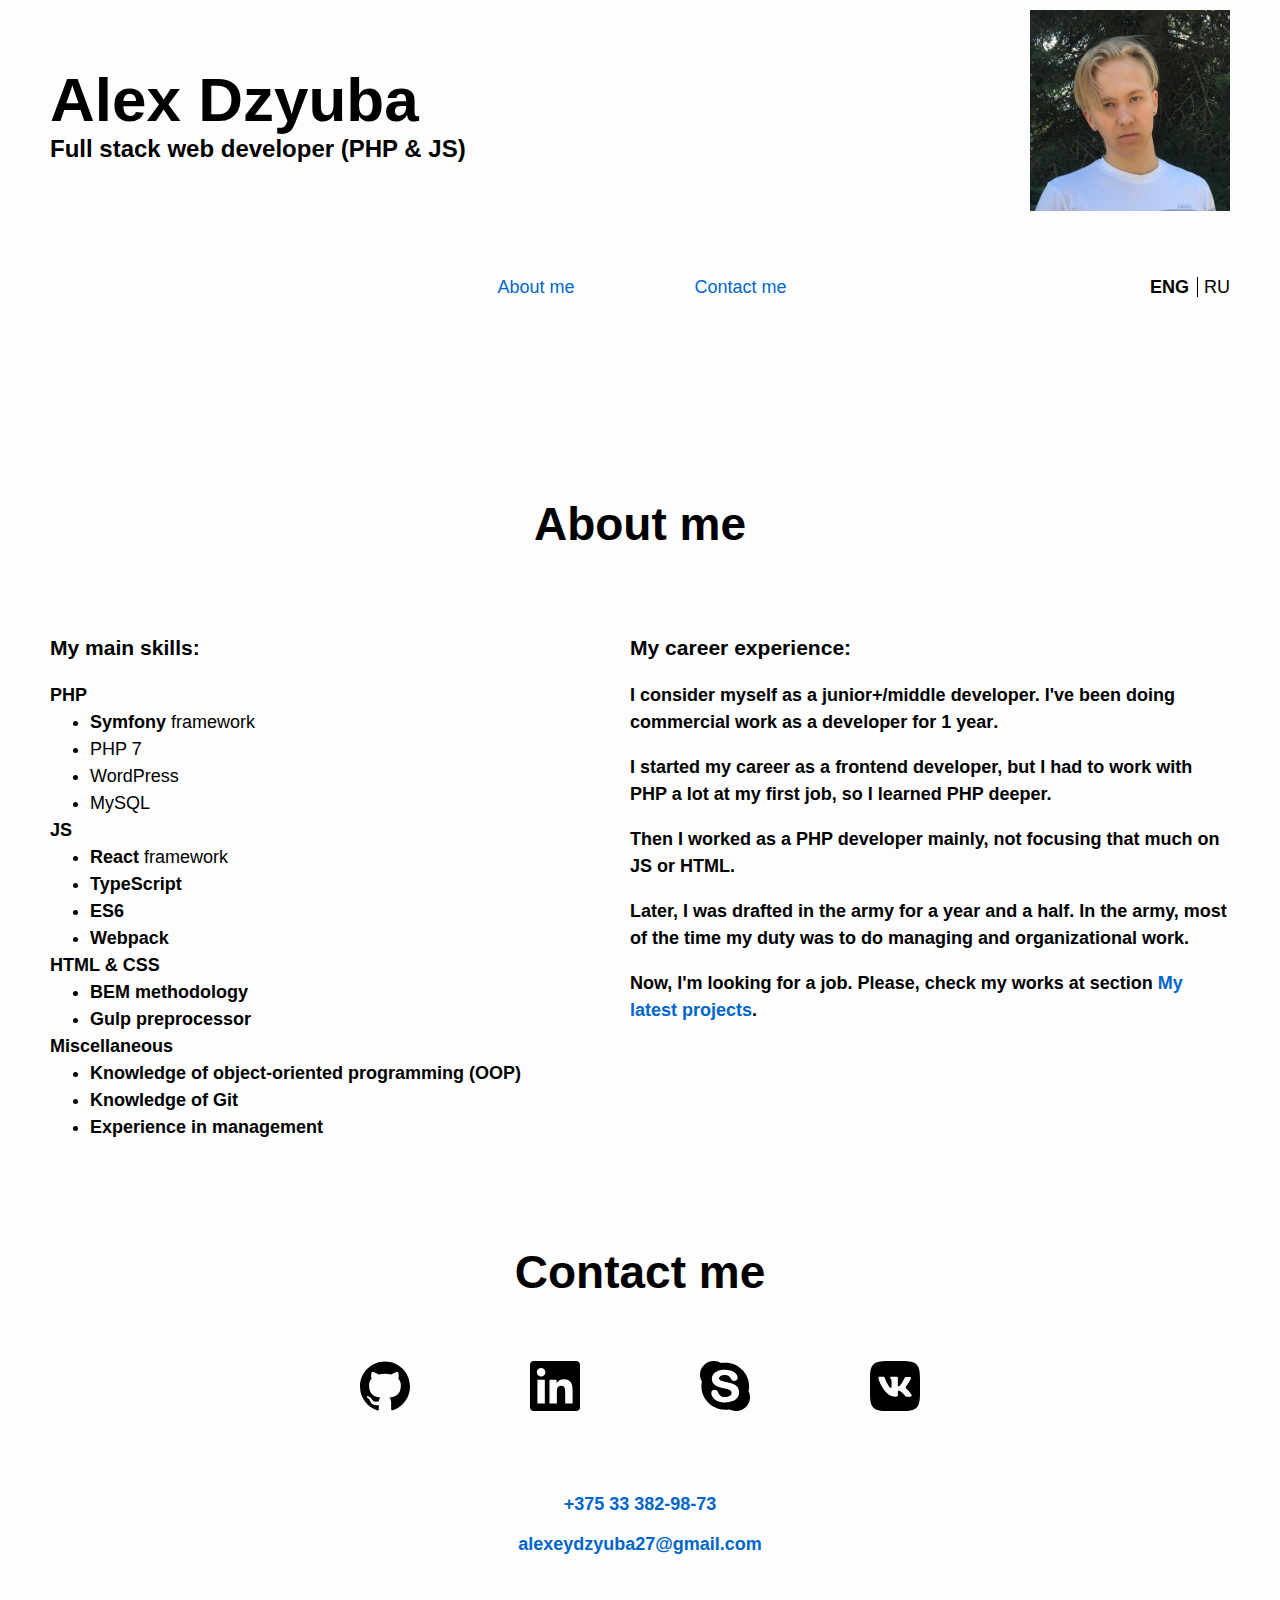
==== index.html @ 990ff83d "Changed "My main skills" section" ====
<!doctype html>
<html lang="en">
<head>
  <meta charset="UTF-8">
  <meta name="viewport" content="width=device-width, initial-scale=1.0">
  <title>Alex Dzyuba | Full Stack Web Developer</title>
  <link rel="stylesheet" href="css/style.css">
</head>
<body>
<header class="header">
  <h1 id="tr__seo__bio" class="visually-hidden">Alex Dzyuba - a full stack web developer (PHP & JS).</h1>

  <div class="header__first-section-wrapper">
    <div class="container header__first-section-inner-wrapper">
      <section class="name-work-info header__name-work-info">
        <h1 id="tr__name-surname" class="name-work-info__name">Alex Dzyuba</h1>
        <b id="tr__work" class="name-work-info__work">Full stack web developer (PHP & JS)</b>
      </section>

      <img class="header__photo" src="img/me.jpeg"
           alt="A photo of Alex Dzyuba - a full stack web developer"
           title="Alex Dzyuba - a full stack web developer"
           width="200" height="200"
      >
    </div>
  </div>

  <div class="header__second-section-wrapper">
    <nav class="nav container">
      <ul class="nav__list">
        <li class="nav__item nav__item--active" style="display: none;">
          <a class="js-nav__link" id="tr__nav__projects" href="#projects">
            My latest projects
          </a>
        </li>

        <li class="nav__item">
          <a class="js-nav__link" id="tr__nav__about" href="#about">
            About me
          </a>
        </li>

        <li class="nav__item">
          <a class="js-nav__link" id="tr__nav__contact" href="#contact">
            Contact me
          </a>
        </li>
      </ul>

      <div class="switch-lang nav__switch-lang">
        <span id="tr__switch-lang" class="visually-hidden">Switch language</span>

        <div class="switch-lang__wrapper">
          <button data-lang="ENG" class="switch-lang__btn js-switch-lang__btn js-switch-lang__btn--active" type="button">ENG</button>
          <button data-lang="RU" class="switch-lang__btn js-switch-lang__btn" type="button">RU</button>
        </div>
      </div>
    </nav>
  </div>
</header>

<main>
  <section id="projects" class="section projects" style="display: none;">
    <h2 id="tr__projects__latest" class="headline">My latest projects</h2>

    <div class="projects__wrapper">
      <ul class="projects__list container">

        <li class="projects__item">
          <a class="projects__link" href="#">
            BugTrek
          </a>

          <figure class="projects-item__gallery">
            <img
              class="projects-item__img"
              src="img/projects/currency-converter/1.jpg"
              width="335" height="300"
              alt="Image 1 of Currency Converter project"
            >
            <img
              class="projects-item__img"
              src="img/projects/currency-converter/2.jpg"
              width="335" height="300"
              alt="Image 2 of Currency Converter project"
            >
            <img
              class="projects-item__img"
              src="img/projects/currency-converter/2.jpg"
              width="335" height="300"
              alt="Image 2 of Currency Converter project"
            >
          </figure>

          <p class="projects-item__check-source">
            <a id="tr__check-code" href="#">Check source code</a>
          </p>

          <p class="projects__desc">
            <span id="tr__project-desc__bugtrek">A web app for tracking bugs and assigning tasks in IT projects.</span><br>
            <small id="tr__project-desc__bugtrek__written">Written in PHP (Symfony framework) and JavaScript (ES6).</small>
          </p>
        </li>

        <li class="projects__item">
          <a class="projects__link" href="#">
            CurrencyConverter
          </a>

          <figure class="projects-item__gallery">
            <img
              class="projects-item__img"
              src="img/projects/currency-converter/1.jpg"
              width="335" height="300"
              alt="Image 1 of Currency Converter project"
            >
            <img
              class="projects-item__img"
              src="img/projects/currency-converter/2.jpg"
              width="335" height="300"
              alt="Image 2 of Currency Converter project"
            >
            <img
              class="projects-item__img"
              src="img/projects/currency-converter/2.jpg"
              width="335" height="300"
              alt="Image 2 of Currency Converter project"
            >
          </figure>

          <p class="projects-item__check-source">
            <a id="tr__check-code-2" href="#">Check source code</a>
          </p>

          <p class="projects__desc">
            <span id="tr__project-desc__currency-converter">A widget that enables converting different currencies on your web site/app.</span><br>
            <small>
                <span id="tr__project-desc__currency-converter__written">
                  Written in JavaScript (ES6). Also, I've rewritten this app with help of Vue framework. You can check the source code of
                </span>
              <a id="tr__project-desc__currency-converter__written__vue" href="#">the Vue version here</a>.
            </small>
          </p>
        </li>

        <li class="projects__item">
          <a class="projects__link" href="#">
            This Site
          </a>

          <figure class="projects-item__gallery"> <!-- TODO: add full long screen of the site when my photo is new -->
            <img
              class="projects-item__img"
              src="img/projects/currency-converter/2.jpg"
              width="335" height="300"
              alt="Image 2 of Currency Converter project"
            >
          </figure>

          <p class="projects-item__check-source">
            <a id="tr__check-code-3" href="#">Check source code</a>
          </p>

          <p class="projects__desc">
            <span id="tr__project-desc__site">My current resume website.</span><br>
            <small>
                <span id="tr__project-desc__site__written">
                  Written with help of JavaScript (ES6) using Webpack.
                </span>
            </small>
          </p>
        </li>
      </ul>
    </div>
  </section>

  <section id="about" class="section about container">
    <h2 id="tr__about" class="headline">About me</h2>

    <div class="about__wrapper">
      <div class="about__first-col-wrapper">
        <h3 id="tr__main-skills">My main skills:</h3>
        <dl class="skills-list about__skills-list">
          <dt class="skills-list__item"><strong>PHP</strong></dt>
          <dd class="skills-list__sub-item"><strong>Symfony</strong> framework</dd>
          <dd class="skills-list__sub-item">PHP 7</dd>
          <dd class="skills-list__sub-item">WordPress</dd>
          <dd class="skills-list__sub-item">MySQL</dd>

          <dt class="skills-list__item"><strong>JS</strong></dt>
          <dd class="skills-list__sub-item"><strong>React</strong> framework</dd>
          <dd class="skills-list__sub-item"><strong>TypeScript</dd>
          <dd class="skills-list__sub-item">ES6</dd>
          <dd class="skills-list__sub-item">Webpack</dd>

          <dt class="skills-list__item"><strong>HTML & CSS</strong></dt>
          <dd id="tr__bem" class="skills-list__sub-item">BEM methodology</dd>
          <dd id="tr__gulp" class="skills-list__sub-item">Gulp preprocessor</dd>

          <dt class="skills-list__item"><strong id="tr__misc">Miscellaneous</strong></dt>
          <dd id="tr__knowledge__oop" class="skills-list__sub-item">Knowledge of object-oriented programming (OOP)</dd>
          <dd id="tr__knowledge__git"  class="skills-list__sub-item">Knowledge of Git</dd>
          <dd id="tr__knowledge__management" class="skills-list__sub-item">Experience in management</dd>
        </dl>
      </div>

      <div class="about__second-col-wrapper">
        <h3 id="tr__career__exp">My career experience:</h3>

        <p>
          <span id="tr__career__consider">I consider myself as a </span><strong>junior+/middle</strong>
          <span id="tr__career__consider-2">developer. I've been doing commercial work as a developer for </span>
          <strong>1 <span id="tr__career__year">year</span></strong>.
        </p>

        <p id="tr__career__start">
          I started my career as a frontend developer, but I had to work with PHP
          a lot at my first job, so I learned PHP deeper.
        </p>
        <p id="tr__career__php">Then I worked as a PHP developer mainly, not focusing that much on JS or HTML.</p>
        <p id="tr__career__army">
          Later, I was drafted in the army for a year and a half. In the army, most of the time my duty was to do
          managing and organizational work.
        </p>
        <p>
          <span id="tr__career__looking">Now, I'm looking for a job. Please, check my works at section </span>
          <a id="tr__career__projects-link" href="#">My latest projects</a>.
        </p>
      </div>
    </div>
  </section>
</main>

<footer id="contact" class="contact section container">
  <h2 id="tr__contact__me" class="headline">Contact me</h2>

  <ul class="links contact__links">
    <li class="links__item">
      <a href="https://github.com/AlexDz27" target="_blank">
        <span class="visually-hidden">GitHub</span>
        <svg viewBox="0 0 24 24" width="50" height="50" xmlns="http://www.w3.org/2000/svg"><path d="M12 .297c-6.63 0-12 5.373-12 12 0 5.303 3.438 9.8 8.205 11.385.6.113.82-.258.82-.577 0-.285-.01-1.04-.015-2.04-3.338.724-4.042-1.61-4.042-1.61C4.422 18.07 3.633 17.7 3.633 17.7c-1.087-.744.084-.729.084-.729 1.205.084 1.838 1.236 1.838 1.236 1.07 1.835 2.809 1.305 3.495.998.108-.776.417-1.305.76-1.605-2.665-.3-5.466-1.332-5.466-5.93 0-1.31.465-2.38 1.235-3.22-.135-.303-.54-1.523.105-3.176 0 0 1.005-.322 3.3 1.23.96-.267 1.98-.399 3-.405 1.02.006 2.04.138 3 .405 2.28-1.552 3.285-1.23 3.285-1.23.645 1.653.24 2.873.12 3.176.765.84 1.23 1.91 1.23 3.22 0 4.61-2.805 5.625-5.475 5.92.42.36.81 1.096.81 2.22 0 1.606-.015 2.896-.015 3.286 0 .315.21.69.825.57C20.565 22.092 24 17.592 24 12.297c0-6.627-5.373-12-12-12"/></svg>
      </a>
    </li>
    <li class="links__item">
      <a href="https://www.linkedin.com/in/alexey-dzyuba-500155166/" target="_blank">
        <span class="visually-hidden">LinkedIn</span>
        <svg class="icon-linkedin" width="50" height="50" viewBox="0 0 24 24" xmlns="http://www.w3.org/2000/svg"><path d="M20.447 20.452h-3.554v-5.569c0-1.328-.027-3.037-1.852-3.037-1.853 0-2.136 1.445-2.136 2.939v5.667H9.351V9h3.414v1.561h.046c.477-.9 1.637-1.85 3.37-1.85 3.601 0 4.267 2.37 4.267 5.455v6.286zM5.337 7.433c-1.144 0-2.063-.926-2.063-2.065 0-1.138.92-2.063 2.063-2.063 1.14 0 2.064.925 2.064 2.063 0 1.139-.925 2.065-2.064 2.065zm1.782 13.019H3.555V9h3.564v11.452zM22.225 0H1.771C.792 0 0 .774 0 1.729v20.542C0 23.227.792 24 1.771 24h20.451C23.2 24 24 23.227 24 22.271V1.729C24 .774 23.2 0 22.222 0h.003z"/></svg>
      </a>
    </li>
    <li class="links__item">
      <a href="https://join.skype.com/invite/aC0C0bSfhzu1" target="_blank">
        <span class="visually-hidden">Skype</span>
        <svg class="icon-skype" width="50" height="50" viewBox="0 0 24 24" xmlns="http://www.w3.org/2000/svg"><path d="m23.309 14.547c1.738-7.81-5.104-14.905-13.139-13.543-4.362-2.707-10.17.352-10.17 5.542 0 1.207.333 2.337.912 3.311-1.615 7.828 5.283 14.821 13.311 13.366 5.675 3.001 11.946-2.984 9.086-8.676zm-7.638 4.71c-2.108.867-5.577.872-7.676-.227-2.993-1.596-3.525-5.189-.943-5.189 1.946 0 1.33 2.269 3.295 3.194.902.417 2.841.46 3.968-.3 1.113-.745 1.011-1.917.406-2.477-1.603-1.48-6.19-.892-8.287-3.483-.911-1.124-1.083-3.107.037-4.545 1.952-2.512 7.68-2.665 10.143-.768 2.274 1.76 1.66 4.096-.175 4.096-2.207 0-1.047-2.888-4.61-2.888-2.583 0-3.599 1.837-1.78 2.731 2.466 1.225 8.75.816 8.75 5.603-.005 1.992-1.226 3.477-3.128 4.253z"/></svg>
      </a>
    </li>
    <li class="links__item">
      <a href="https://vk.com/yung_dz" target="_blank">
        <span class="visually-hidden">VK</span>
        <svg class="icon-vk" width="50" height="50" viewBox="0 0 24 24" xmlns="http://www.w3.org/2000/svg"><path d="M15.684 0H8.316C1.592 0 0 1.592 0 8.316v7.368C0 22.408 1.592 24 8.316 24h7.368C22.408 24 24 22.408 24 15.684V8.316C24 1.592 22.391 0 15.684 0zm3.692 17.123h-1.744c-.66 0-.864-.525-2.05-1.727-1.033-1-1.49-1.135-1.744-1.135-.356 0-.458.102-.458.593v1.575c0 .424-.135.678-1.253.678-1.846 0-3.896-1.118-5.335-3.202C4.624 10.857 4.03 8.57 4.03 8.096c0-.254.102-.491.593-.491h1.744c.44 0 .61.203.78.677.863 2.49 2.303 4.675 2.896 4.675.22 0 .322-.102.322-.66V9.721c-.068-1.186-.695-1.287-.695-1.71 0-.204.17-.407.44-.407h2.744c.373 0 .508.203.508.643v3.473c0 .372.17.508.271.508.22 0 .407-.136.813-.542 1.254-1.406 2.151-3.574 2.151-3.574.119-.254.322-.491.763-.491h1.744c.525 0 .644.27.525.643-.22 1.017-2.354 4.031-2.354 4.031-.186.305-.254.44 0 .78.186.254.796.779 1.203 1.253.745.847 1.32 1.558 1.473 2.05.17.49-.085.744-.576.744z"/></svg>
      </a>
    </li>
  </ul>

  <section class="phone">
    <span id="tr__seo__phone" class="visually-hidden">My phone number</span>
    <a href="tel:+375 33 382-98-73">+375 33 382-98-73</a><br>
    <span class="visually-hidden">Email</span>
    <a href="mailto:alexeydzyuba27@gmail.com" target="_blank">alexeydzyuba27@gmail.com</a>
  </section>
</footer>
<script src="js/bundle.js"></script></body>
</html>
---- css/style.css ----
.container {
  box-sizing: border-box;
  max-width: 1220px;
  padding: 0 20px;
  margin: 0 auto;
}

img {
  max-width: 100%;
  height: auto;
}

button {
  cursor: pointer;
}

.visually-hidden {
  position: absolute;
  width: 1px;
  height: 1px;
  margin: -1px;
  border: 0;
  padding: 0;
  white-space: nowrap;
  clip-path: inset(100%);
  clip: rect(0 0 0 0);
  overflow: hidden;
}

.headline {
  font-size: 46px;
  text-align: center;
  margin-bottom: 75px;
}
@media (max-width: 825px) {
  .headline {
    line-height: 42px;
    margin-bottom: 30px;
  }
}

.section {
  margin-bottom: 100px;
}

a {
  color: #06c;
  text-decoration: none;
}
a:hover {
  border-bottom: 2px solid #06c;
}

html {
  font-size: 18px;
  line-height: 27px;
  font-family: -apple-system, BlinkMacSystemFont, "Segoe UI", Roboto, Helvetica, Arial, sans-serif, "Apple Color Emoji", "Segoe UI Emoji", "Segoe UI Symbol";
}

body {
  margin: 0;
  color: #000;
  background-color: #fdfdfd;
}

.header {
  margin-bottom: 200px;
}
.header__first-section-wrapper {
  margin-bottom: 43px;
  padding: 10px 0;
}
@media (max-width: 1200px) {
  .header__first-section-wrapper {
    max-width: 800px;
    margin: 0 auto;
  }
}
@media (max-width: 825px) {
  .header__first-section-wrapper {
    min-width: 310px;
    max-width: 585px;
    margin: 0 auto;
  }
}
.header__second-section-wrapper {
  background-color: rgba(255, 255, 255, 0.4);
}
@media (max-width: 1200px) {
  .header__second-section-wrapper {
    max-width: 800px;
    margin: 0 auto;
  }
}
.header__first-section-inner-wrapper {
  display: flex;
  justify-content: space-between;
  align-items: center;
}
@media (max-width: 465px) {
  .header__first-section-inner-wrapper {
    justify-content: center;
    text-align: center;
  }
}
@media (max-width: 825px) {
  .header {
    margin-bottom: 100px;
  }
}

.name-work-info {
  border-top: 1px solid transparent;
}
.name-work-info__name {
  margin-bottom: 22px;
  margin-top: 28px;
  font-size: 62px;
}
@media (max-width: 825px) {
  .name-work-info__name {
    font-size: 45px;
  }
}
@media (max-width: 465px) {
  .name-work-info__name {
    font-size: 62px;
    line-height: 49px;
  }
}
.name-work-info__work {
  font-size: 24px;
}
@media (max-width: 825px) {
  .name-work-info__work {
    font-size: 18px;
  }
}
@media (max-width: 465px) {
  .name-work-info__work {
    font-size: 20px;
  }
}

@media (max-width: 825px) {
  .header__photo {
    max-width: 100px;
    max-height: 100px;
  }
}
@media (max-width: 465px) {
  .header__photo {
    display: none;
  }
}

.nav {
  display: flex;
}
.nav::before {
  content: "";
  width: 84px;
}

.nav__list {
  margin: 0;
  padding: 0;
  list-style: none;
  display: flex;
  margin-left: auto;
}
@media (max-width: 825px) {
  .nav__list {
    display: none;
  }
}

.nav__item {
  margin-right: 120px;
  padding: 10px 0;
}
.nav__item:last-child {
  margin-right: 0;
}

.switch-lang {
  display: flex;
  align-items: center;
}

.nav__switch-lang {
  margin-left: auto;
}

.switch-lang__btn {
  border: 0;
  padding: 0;
  font: inherit;
  background: none;
  position: relative;
  margin-right: 10px;
}
.switch-lang__btn::after {
  content: "";
  position: absolute;
  top: 3px;
  right: -23%;
  display: block;
  width: 1.3px;
  height: 20px;
  background-color: #000;
}
.switch-lang__btn:last-child {
  margin-right: 0;
}
.switch-lang__btn:last-child::after {
  content: none;
}

.js-switch-lang__btn--active {
  font-weight: bold;
  cursor: not-allowed;
}

.projects__wrapper {
  padding: 72px 0;
  background-color: #f7f7f7;
}
@media (max-width: 825px) {
  .projects__wrapper {
    padding: 36px 0;
  }
}

.projects__list {
  padding: 0;
  list-style: none;
}

.projects__item {
  margin-bottom: 100px;
  text-align: center;
}
.projects__item:last-child {
  margin-bottom: 0;
}

.projects__link {
  display: inline-block;
  vertical-align: top;
  margin-bottom: 50px;
  font-size: 36px;
  text-align: center;
}
.projects__link:hover {
  text-decoration: underline;
  border-bottom: none;
}
@media (max-width: 825px) {
  .projects__link {
    margin-bottom: 30px;
  }
}

.projects-item__gallery {
  display: flex;
  flex-wrap: wrap;
  justify-content: center;
}
@media (max-width: 1200px) {
  .projects-item__gallery {
    justify-content: space-around;
  }
}
@media (max-width: 825px) {
  .projects-item__gallery {
    display: none;
  }
}

.projects-item__img {
  max-width: 335px;
  max-height: 300px;
  margin-right: 55px;
  margin-bottom: 20px;
}
.projects-item__img:last-child {
  margin-right: 0;
}
.projects-item__img:nth-child(3n) {
  margin-right: 0;
}
@media (max-width: 1200px) {
  .projects-item__img {
    max-width: 275px;
    margin-right: 0;
  }
}

.projects-item__check-source {
  margin-bottom: 35px;
  font-size: 16px;
  text-align: center;
}

.projects__desc {
  padding: 0 10px;
}

.skills-list__sub-item {
  display: list-item;
  list-style: disc;
}

.about__wrapper {
  display: flex;
  justify-content: space-between;
}
@media (max-width: 825px) {
  .about__wrapper {
    display: block;
  }
}

.about__first-col-wrapper {
  padding-right: 30px;
}
@media (max-width: 825px) {
  .about__first-col-wrapper {
    margin-bottom: 35px;
    display: flex;
    flex-flow: column;
    align-items: center;
  }
}

.about__second-col-wrapper {
  max-width: 600px;
}
@media (max-width: 825px) {
  .about__second-col-wrapper {
    display: flex;
    flex-flow: column;
    align-items: center;
    margin-left: auto;
    margin-right: auto;
  }
}

.links {
  margin: 0;
  padding: 0;
  list-style: none;
  display: flex;
  justify-content: center;
}

.contact__links {
  margin-bottom: 65px;
}
@media (max-width: 825px) {
  .contact__links {
    justify-content: space-around;
  }
}

.links__item {
  margin-right: 120px;
}
.links__item:hover a {
  border-bottom: none;
}
.links__item svg {
  transition: fill 0.2s;
}
.links__item:hover .icon-linkedin {
  fill: #0a66c2;
}
.links__item:hover .icon-skype {
  fill: #0078d7;
}
.links__item:hover .icon-vk {
  fill: #2787F5;
}
.links__item:last-child {
  margin-right: 0;
}
@media (max-width: 825px) {
  .links__item {
    margin-right: 0;
  }
}

.phone {
  line-height: 40px;
  text-align: center;
}
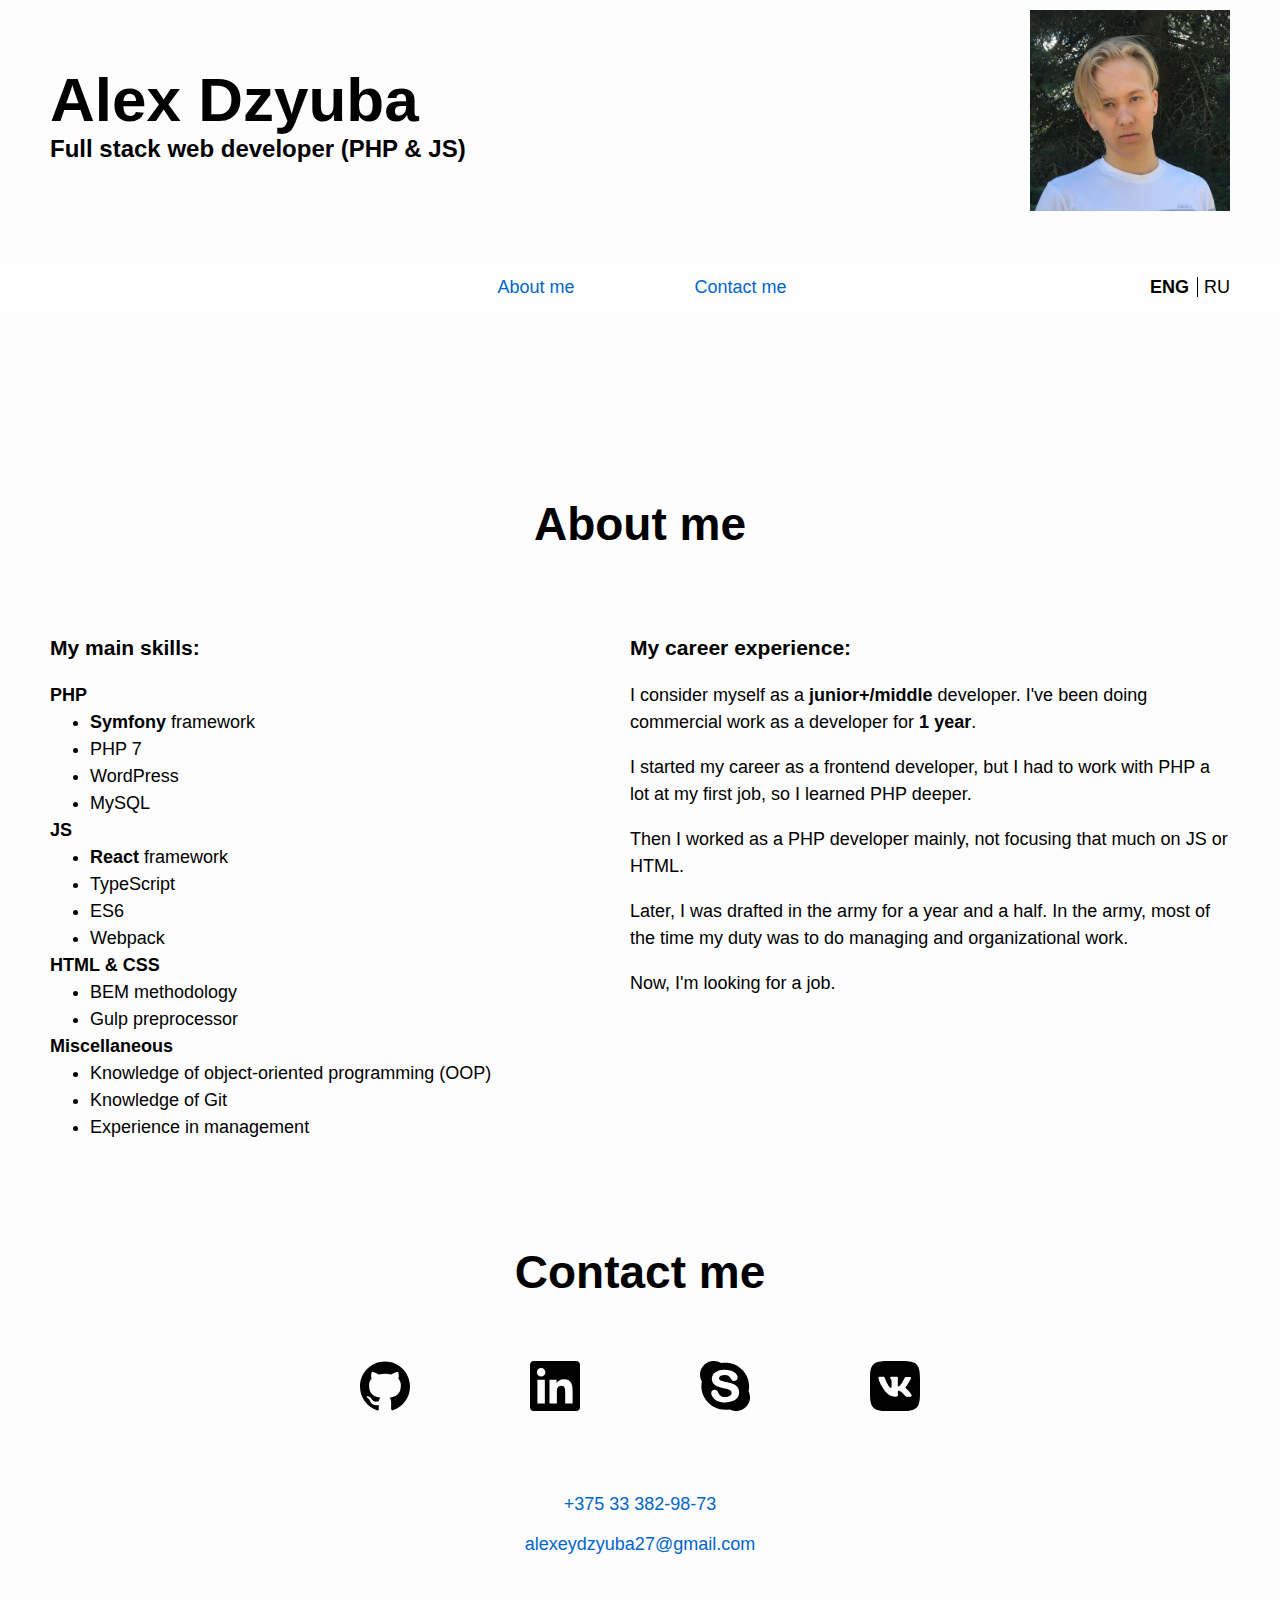
==== commit 63e01f05: "Hide "My latest projects" link in description" ====
--- a/index.html
+++ b/index.html
@@ -189,7 +189,7 @@
 
           <dt class="skills-list__item"><strong>JS</strong></dt>
           <dd class="skills-list__sub-item"><strong>React</strong> framework</dd>
-          <dd class="skills-list__sub-item"><strong>TypeScript</dd>
+          <dd class="skills-list__sub-item">TypeScript</dd>
           <dd class="skills-list__sub-item">ES6</dd>
           <dd class="skills-list__sub-item">Webpack</dd>
 
@@ -223,8 +223,8 @@
           managing and organizational work.
         </p>
         <p>
-          <span id="tr__career__looking">Now, I'm looking for a job. Please, check my works at section </span>
-          <a id="tr__career__projects-link" href="#">My latest projects</a>.
+          <span id="tr__career__looking">Now, I'm looking for a job.<span style="display: none;"> Please, check my works at section
+            <a id="tr__career__projects-link" href="#">My latest projects</a></span></span>
         </p>
       </div>
     </div>
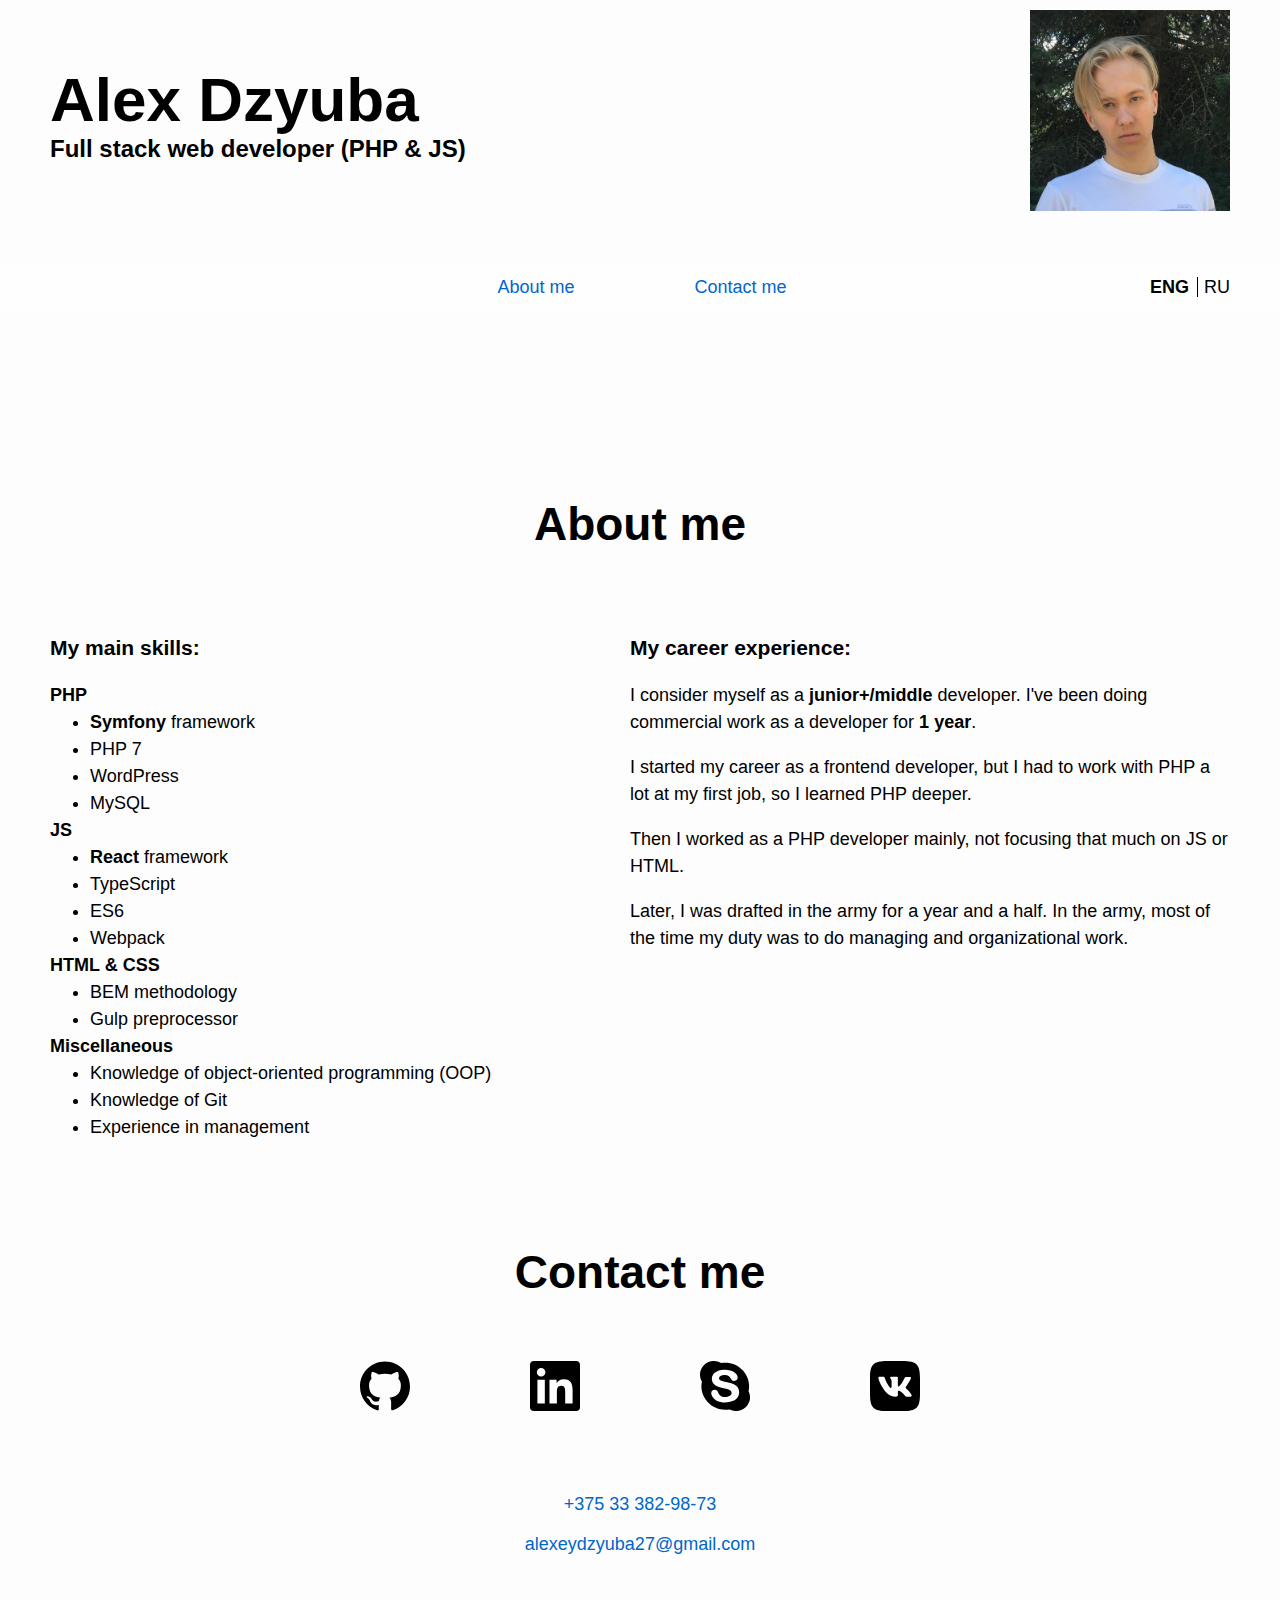
==== commit bc3d76f3: "Fix ruined translation bug" ====
--- a/index.html
+++ b/index.html
@@ -222,10 +222,6 @@
           Later, I was drafted in the army for a year and a half. In the army, most of the time my duty was to do
           managing and organizational work.
         </p>
-        <p>
-          <span id="tr__career__looking">Now, I'm looking for a job.<span style="display: none;"> Please, check my works at section
-            <a id="tr__career__projects-link" href="#">My latest projects</a></span></span>
-        </p>
       </div>
     </div>
   </section>
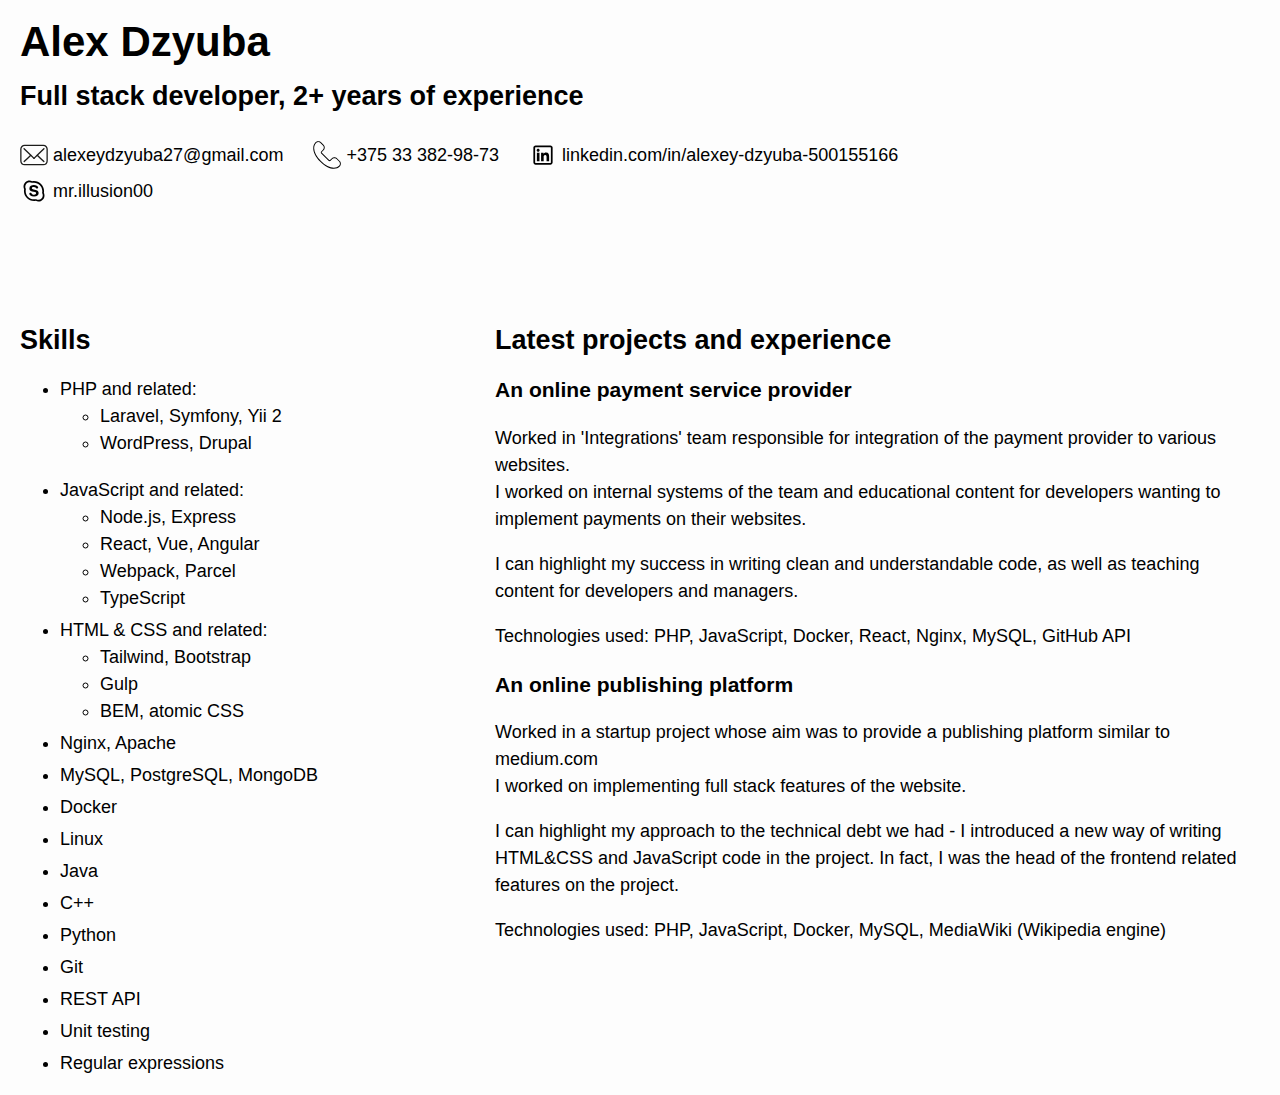
==== commit 16dd3890: "New CV" ====
--- a/index.html
+++ b/index.html
@@ -1,268 +1,97 @@
 <!doctype html>
 <html lang="en">
 <head>
-  <meta charset="UTF-8">
-  <meta name="viewport" content="width=device-width, initial-scale=1.0">
-  <title>Alex Dzyuba | Full Stack Web Developer</title>
-  <link rel="stylesheet" href="css/style.css">
+  <meta charset="utf-8">
+  <meta name="viewport" content="width=device-width, initial-scale=1">
+  <link rel="stylesheet" href="css/base.css">
+  <link rel="stylesheet" media="print" href="css/print.css">
+  <title>Document</title>
 </head>
-<body>
-<header class="header">
-  <h1 id="tr__seo__bio" class="visually-hidden">Alex Dzyuba - a full stack web developer (PHP & JS).</h1>
+<body class="container">
 
-  <div class="header__first-section-wrapper">
-    <div class="container header__first-section-inner-wrapper">
-      <section class="name-work-info header__name-work-info">
-        <h1 id="tr__name-surname" class="name-work-info__name">Alex Dzyuba</h1>
-        <b id="tr__work" class="name-work-info__work">Full stack web developer (PHP & JS)</b>
-      </section>
+<h1 class="name">Alex Dzyuba</h1>
+<h2>Full stack developer, 2+ years of experience</h2>
 
-      <img class="header__photo" src="img/me.jpeg"
-           alt="A photo of Alex Dzyuba - a full stack web developer"
-           title="Alex Dzyuba - a full stack web developer"
-           width="200" height="200"
-      >
-    </div>
-  </div>
-
-  <div class="header__second-section-wrapper">
-    <nav class="nav container">
-      <ul class="nav__list">
-        <li class="nav__item nav__item--active" style="display: none;">
-          <a class="js-nav__link" id="tr__nav__projects" href="#projects">
-            My latest projects
-          </a>
-        </li>
-
-        <li class="nav__item">
-          <a class="js-nav__link" id="tr__nav__about" href="#about">
-            About me
-          </a>
-        </li>
-
-        <li class="nav__item">
-          <a class="js-nav__link" id="tr__nav__contact" href="#contact">
-            Contact me
-          </a>
-        </li>
-      </ul>
-
-      <div class="switch-lang nav__switch-lang">
-        <span id="tr__switch-lang" class="visually-hidden">Switch language</span>
-
-        <div class="switch-lang__wrapper">
-          <button data-lang="ENG" class="switch-lang__btn js-switch-lang__btn js-switch-lang__btn--active" type="button">ENG</button>
-          <button data-lang="RU" class="switch-lang__btn js-switch-lang__btn" type="button">RU</button>
-        </div>
-      </div>
-    </nav>
-  </div>
-</header>
+<ul class="contact">
+  <li><img class="icon" src="icons/mail.svg"> <a href="mailto:alexeydzyuba27@gmail.com" target="_blank">alexeydzyuba27@gmail.com</a></li>
+  <li><img class="icon" src="icons/phone.svg"> <a href="tel:+375 33 382-98-73">+375 33 382-98-73</a></li>
+  <li><img class="icon" src="icons/linkedin.svg"> <a href="https://www.linkedin.com/in/alexey-dzyuba-500155166" target="_blank">linkedin.com/in/alexey-dzyuba-500155166</a></li>
+  <li><img class="icon" src="icons/skype.svg"> <a href="https://join.skype.com/invite/aC0C0bSfhzu1" target="_blank">mr.illusion00</a></li>
+</ul>
 
 <main>
-  <section id="projects" class="section projects" style="display: none;">
-    <h2 id="tr__projects__latest" class="headline">My latest projects</h2>
-
-    <div class="projects__wrapper">
-      <ul class="projects__list container">
-
-        <li class="projects__item">
-          <a class="projects__link" href="#">
-            BugTrek
-          </a>
-
-          <figure class="projects-item__gallery">
-            <img
-              class="projects-item__img"
-              src="img/projects/currency-converter/1.jpg"
-              width="335" height="300"
-              alt="Image 1 of Currency Converter project"
-            >
-            <img
-              class="projects-item__img"
-              src="img/projects/currency-converter/2.jpg"
-              width="335" height="300"
-              alt="Image 2 of Currency Converter project"
-            >
-            <img
-              class="projects-item__img"
-              src="img/projects/currency-converter/2.jpg"
-              width="335" height="300"
-              alt="Image 2 of Currency Converter project"
-            >
-          </figure>
-
-          <p class="projects-item__check-source">
-            <a id="tr__check-code" href="#">Check source code</a>
-          </p>
-
-          <p class="projects__desc">
-            <span id="tr__project-desc__bugtrek">A web app for tracking bugs and assigning tasks in IT projects.</span><br>
-            <small id="tr__project-desc__bugtrek__written">Written in PHP (Symfony framework) and JavaScript (ES6).</small>
-          </p>
-        </li>
-
-        <li class="projects__item">
-          <a class="projects__link" href="#">
-            CurrencyConverter
-          </a>
-
-          <figure class="projects-item__gallery">
-            <img
-              class="projects-item__img"
-              src="img/projects/currency-converter/1.jpg"
-              width="335" height="300"
-              alt="Image 1 of Currency Converter project"
-            >
-            <img
-              class="projects-item__img"
-              src="img/projects/currency-converter/2.jpg"
-              width="335" height="300"
-              alt="Image 2 of Currency Converter project"
-            >
-            <img
-              class="projects-item__img"
-              src="img/projects/currency-converter/2.jpg"
-              width="335" height="300"
-              alt="Image 2 of Currency Converter project"
-            >
-          </figure>
-
-          <p class="projects-item__check-source">
-            <a id="tr__check-code-2" href="#">Check source code</a>
-          </p>
-
-          <p class="projects__desc">
-            <span id="tr__project-desc__currency-converter">A widget that enables converting different currencies on your web site/app.</span><br>
-            <small>
-                <span id="tr__project-desc__currency-converter__written">
-                  Written in JavaScript (ES6). Also, I've rewritten this app with help of Vue framework. You can check the source code of
-                </span>
-              <a id="tr__project-desc__currency-converter__written__vue" href="#">the Vue version here</a>.
-            </small>
-          </p>
-        </li>
-
-        <li class="projects__item">
-          <a class="projects__link" href="#">
-            This Site
-          </a>
-
-          <figure class="projects-item__gallery"> <!-- TODO: add full long screen of the site when my photo is new -->
-            <img
-              class="projects-item__img"
-              src="img/projects/currency-converter/2.jpg"
-              width="335" height="300"
-              alt="Image 2 of Currency Converter project"
-            >
-          </figure>
-
-          <p class="projects-item__check-source">
-            <a id="tr__check-code-3" href="#">Check source code</a>
-          </p>
-
-          <p class="projects__desc">
-            <span id="tr__project-desc__site">My current resume website.</span><br>
-            <small>
-                <span id="tr__project-desc__site__written">
-                  Written with help of JavaScript (ES6) using Webpack.
-                </span>
-            </small>
-          </p>
-        </li>
-      </ul>
-    </div>
+  <section class="skills">
+    <h2>Skills</h2>
+    <ul>
+      <li class="something-and-related">
+        PHP and related:
+        <ul>
+          <li>Laravel, Symfony, Yii 2</li>
+          <li>WordPress, Drupal</li>
+        </ul>
+      </li>
+      <li>
+        JavaScript and related:
+        <ul>
+          <li>Node.js, Express</li>
+          <li>React, Vue, Angular</li>
+          <li>Webpack, Parcel</li>
+          <li>TypeScript</li>
+        </ul>
+      </li>
+      <li>
+        HTML & CSS and related:
+        <ul>
+          <li>Tailwind, Bootstrap</li>
+          <li>Gulp</li>
+          <li>BEM, atomic CSS</li>
+        </ul>
+      </li>
+      <li>Nginx, Apache</li>
+      <li>MySQL, PostgreSQL, MongoDB</li>
+      <li>Docker</li>
+      <li>Linux</li>
+      <li>Java</li>
+      <li>C++</li>
+      <li>Python</li>
+      <li>Git</li>
+      <li>REST API</li>
+      <li>Unit testing</li>
+      <li>Regular expressions</li>
+    </ul>
   </section>
 
-  <section id="about" class="section about container">
-    <h2 id="tr__about" class="headline">About me</h2>
+  <section class="experience">
+    <h2>Latest projects and experience</h2>
+    <h3>An online payment service provider</h3>
+    <p>
+      Worked in 'Integrations' team responsible for integration of the payment provider to various websites.
+      <br>
+      I worked on internal systems of the team and educational content for developers wanting to implement payments on their
+      websites.
+    </p>
+    <p>
+      I can highlight my success in writing clean and understandable code, as well as teaching content for developers and managers.
+    </p>
+    <p>
+      Technologies used: PHP, JavaScript, Docker, React, Nginx, MySQL, GitHub API
+    </p>
 
-    <div class="about__wrapper">
-      <div class="about__first-col-wrapper">
-        <h3 id="tr__main-skills">My main skills:</h3>
-        <dl class="skills-list about__skills-list">
-          <dt class="skills-list__item"><strong>PHP</strong></dt>
-          <dd class="skills-list__sub-item"><strong>Symfony</strong> framework</dd>
-          <dd class="skills-list__sub-item">PHP 7</dd>
-          <dd class="skills-list__sub-item">WordPress</dd>
-          <dd class="skills-list__sub-item">MySQL</dd>
-
-          <dt class="skills-list__item"><strong>JS</strong></dt>
-          <dd class="skills-list__sub-item"><strong>React</strong> framework</dd>
-          <dd class="skills-list__sub-item">TypeScript</dd>
-          <dd class="skills-list__sub-item">ES6</dd>
-          <dd class="skills-list__sub-item">Webpack</dd>
-
-          <dt class="skills-list__item"><strong>HTML & CSS</strong></dt>
-          <dd id="tr__bem" class="skills-list__sub-item">BEM methodology</dd>
-          <dd id="tr__gulp" class="skills-list__sub-item">Gulp preprocessor</dd>
-
-          <dt class="skills-list__item"><strong id="tr__misc">Miscellaneous</strong></dt>
-          <dd id="tr__knowledge__oop" class="skills-list__sub-item">Knowledge of object-oriented programming (OOP)</dd>
-          <dd id="tr__knowledge__git"  class="skills-list__sub-item">Knowledge of Git</dd>
-          <dd id="tr__knowledge__management" class="skills-list__sub-item">Experience in management</dd>
-        </dl>
-      </div>
-
-      <div class="about__second-col-wrapper">
-        <h3 id="tr__career__exp">My career experience:</h3>
-
-        <p>
-          <span id="tr__career__consider">I consider myself as a </span><strong>junior+/middle</strong>
-          <span id="tr__career__consider-2">developer. I've been doing commercial work as a developer for </span>
-          <strong>1 <span id="tr__career__year">year</span></strong>.
-        </p>
-
-        <p id="tr__career__start">
-          I started my career as a frontend developer, but I had to work with PHP
-          a lot at my first job, so I learned PHP deeper.
-        </p>
-        <p id="tr__career__php">Then I worked as a PHP developer mainly, not focusing that much on JS or HTML.</p>
-        <p id="tr__career__army">
-          Later, I was drafted in the army for a year and a half. In the army, most of the time my duty was to do
-          managing and organizational work.
-        </p>
-      </div>
-    </div>
+    <h3>An online publishing platform</h3>
+    <p>
+      Worked in a startup project whose aim was to provide a publishing platform similar to medium.com
+      <br>
+      I worked on implementing full stack features of the website.
+    </p>
+    <p>
+      I can highlight my approach to the technical debt we had - I introduced a new way of writing HTML&CSS and JavaScript code in the project.
+      In fact, I was the head of the frontend related features on the project.
+    </p>
+    <p>
+      Technologies used: PHP, JavaScript, Docker, MySQL, MediaWiki (Wikipedia engine)
+    </p>
   </section>
 </main>
 
-<footer id="contact" class="contact section container">
-  <h2 id="tr__contact__me" class="headline">Contact me</h2>
-
-  <ul class="links contact__links">
-    <li class="links__item">
-      <a href="https://github.com/AlexDz27" target="_blank">
-        <span class="visually-hidden">GitHub</span>
-        <svg viewBox="0 0 24 24" width="50" height="50" xmlns="http://www.w3.org/2000/svg"><path d="M12 .297c-6.63 0-12 5.373-12 12 0 5.303 3.438 9.8 8.205 11.385.6.113.82-.258.82-.577 0-.285-.01-1.04-.015-2.04-3.338.724-4.042-1.61-4.042-1.61C4.422 18.07 3.633 17.7 3.633 17.7c-1.087-.744.084-.729.084-.729 1.205.084 1.838 1.236 1.838 1.236 1.07 1.835 2.809 1.305 3.495.998.108-.776.417-1.305.76-1.605-2.665-.3-5.466-1.332-5.466-5.93 0-1.31.465-2.38 1.235-3.22-.135-.303-.54-1.523.105-3.176 0 0 1.005-.322 3.3 1.23.96-.267 1.98-.399 3-.405 1.02.006 2.04.138 3 .405 2.28-1.552 3.285-1.23 3.285-1.23.645 1.653.24 2.873.12 3.176.765.84 1.23 1.91 1.23 3.22 0 4.61-2.805 5.625-5.475 5.92.42.36.81 1.096.81 2.22 0 1.606-.015 2.896-.015 3.286 0 .315.21.69.825.57C20.565 22.092 24 17.592 24 12.297c0-6.627-5.373-12-12-12"/></svg>
-      </a>
-    </li>
-    <li class="links__item">
-      <a href="https://www.linkedin.com/in/alexey-dzyuba-500155166/" target="_blank">
-        <span class="visually-hidden">LinkedIn</span>
-        <svg class="icon-linkedin" width="50" height="50" viewBox="0 0 24 24" xmlns="http://www.w3.org/2000/svg"><path d="M20.447 20.452h-3.554v-5.569c0-1.328-.027-3.037-1.852-3.037-1.853 0-2.136 1.445-2.136 2.939v5.667H9.351V9h3.414v1.561h.046c.477-.9 1.637-1.85 3.37-1.85 3.601 0 4.267 2.37 4.267 5.455v6.286zM5.337 7.433c-1.144 0-2.063-.926-2.063-2.065 0-1.138.92-2.063 2.063-2.063 1.14 0 2.064.925 2.064 2.063 0 1.139-.925 2.065-2.064 2.065zm1.782 13.019H3.555V9h3.564v11.452zM22.225 0H1.771C.792 0 0 .774 0 1.729v20.542C0 23.227.792 24 1.771 24h20.451C23.2 24 24 23.227 24 22.271V1.729C24 .774 23.2 0 22.222 0h.003z"/></svg>
-      </a>
-    </li>
-    <li class="links__item">
-      <a href="https://join.skype.com/invite/aC0C0bSfhzu1" target="_blank">
-        <span class="visually-hidden">Skype</span>
-        <svg class="icon-skype" width="50" height="50" viewBox="0 0 24 24" xmlns="http://www.w3.org/2000/svg"><path d="m23.309 14.547c1.738-7.81-5.104-14.905-13.139-13.543-4.362-2.707-10.17.352-10.17 5.542 0 1.207.333 2.337.912 3.311-1.615 7.828 5.283 14.821 13.311 13.366 5.675 3.001 11.946-2.984 9.086-8.676zm-7.638 4.71c-2.108.867-5.577.872-7.676-.227-2.993-1.596-3.525-5.189-.943-5.189 1.946 0 1.33 2.269 3.295 3.194.902.417 2.841.46 3.968-.3 1.113-.745 1.011-1.917.406-2.477-1.603-1.48-6.19-.892-8.287-3.483-.911-1.124-1.083-3.107.037-4.545 1.952-2.512 7.68-2.665 10.143-.768 2.274 1.76 1.66 4.096-.175 4.096-2.207 0-1.047-2.888-4.61-2.888-2.583 0-3.599 1.837-1.78 2.731 2.466 1.225 8.75.816 8.75 5.603-.005 1.992-1.226 3.477-3.128 4.253z"/></svg>
-      </a>
-    </li>
-    <li class="links__item">
-      <a href="https://vk.com/yung_dz" target="_blank">
-        <span class="visually-hidden">VK</span>
-        <svg class="icon-vk" width="50" height="50" viewBox="0 0 24 24" xmlns="http://www.w3.org/2000/svg"><path d="M15.684 0H8.316C1.592 0 0 1.592 0 8.316v7.368C0 22.408 1.592 24 8.316 24h7.368C22.408 24 24 22.408 24 15.684V8.316C24 1.592 22.391 0 15.684 0zm3.692 17.123h-1.744c-.66 0-.864-.525-2.05-1.727-1.033-1-1.49-1.135-1.744-1.135-.356 0-.458.102-.458.593v1.575c0 .424-.135.678-1.253.678-1.846 0-3.896-1.118-5.335-3.202C4.624 10.857 4.03 8.57 4.03 8.096c0-.254.102-.491.593-.491h1.744c.44 0 .61.203.78.677.863 2.49 2.303 4.675 2.896 4.675.22 0 .322-.102.322-.66V9.721c-.068-1.186-.695-1.287-.695-1.71 0-.204.17-.407.44-.407h2.744c.373 0 .508.203.508.643v3.473c0 .372.17.508.271.508.22 0 .407-.136.813-.542 1.254-1.406 2.151-3.574 2.151-3.574.119-.254.322-.491.763-.491h1.744c.525 0 .644.27.525.643-.22 1.017-2.354 4.031-2.354 4.031-.186.305-.254.44 0 .78.186.254.796.779 1.203 1.253.745.847 1.32 1.558 1.473 2.05.17.49-.085.744-.576.744z"/></svg>
-      </a>
-    </li>
-  </ul>
-
-  <section class="phone">
-    <span id="tr__seo__phone" class="visually-hidden">My phone number</span>
-    <a href="tel:+375 33 382-98-73">+375 33 382-98-73</a><br>
-    <span class="visually-hidden">Email</span>
-    <a href="mailto:alexeydzyuba27@gmail.com" target="_blank">alexeydzyuba27@gmail.com</a>
-  </section>
-</footer>
-<script src="js/bundle.js"></script></body>
-</html>
+</body>
+</html>--- a/css/base.css
+++ b/css/base.css
@@ -0,0 +1,69 @@
+/* Scaffolding */
+body {
+  font-size: 18px;
+  font-family: Helvetica, Arial, sans-serif;
+  line-height: 27px;
+  margin: 0;
+  background-color: #fdfdfd;
+}
+
+.container {
+  box-sizing: border-box;
+  max-width: 1320px;
+  padding: 0 20px;
+  margin: 0 auto;
+}
+
+a {
+  color: inherit;
+  text-decoration: none;
+}
+a:hover {
+  border-bottom: 2px solid black;
+}
+
+/* Name */
+.name {
+  font-size: 42px;
+}
+
+/* Contact */
+.contact {
+  list-style: none;
+  padding: 0;
+  display: flex;
+  flex-wrap: wrap;
+  max-width: 1000px;
+  margin-bottom: 100px;
+}
+.contact li {
+  margin-right: 30px;
+}
+
+.icon {
+  height: 28px;
+  position: relative;
+  top: 8px;
+}
+
+/* Main */
+main {
+  display: flex;
+  justify-content: space-between;
+}
+
+.skills {
+  min-width: 475px;
+}
+
+.skills li {
+  width: max-content;
+}
+
+.skills > ul > li {
+  margin-bottom: 5px;
+}
+
+.skills > ul > .something-and-related {
+  margin-bottom: 20px;
+}--- a/css/print.css
+++ b/css/print.css
@@ -0,0 +1,33 @@
+/* Scaffolding */
+@page {
+}
+
+body {
+  margin: 25mm 25mm 25mm 25mm;
+  font-size: 11pt;
+}
+
+/* Contact */
+.contact {
+  font-size: 9pt;
+}
+
+.icon {
+  height: 15px;
+  position: relative;
+  top: 2px;
+}
+
+/* Main */
+main {
+  margin-top: -20mm;
+}
+
+.skills {
+  min-width: 275px;
+}
+
+.skills > ul {
+  margin-top: -7mm;
+  padding: 25px;
+}
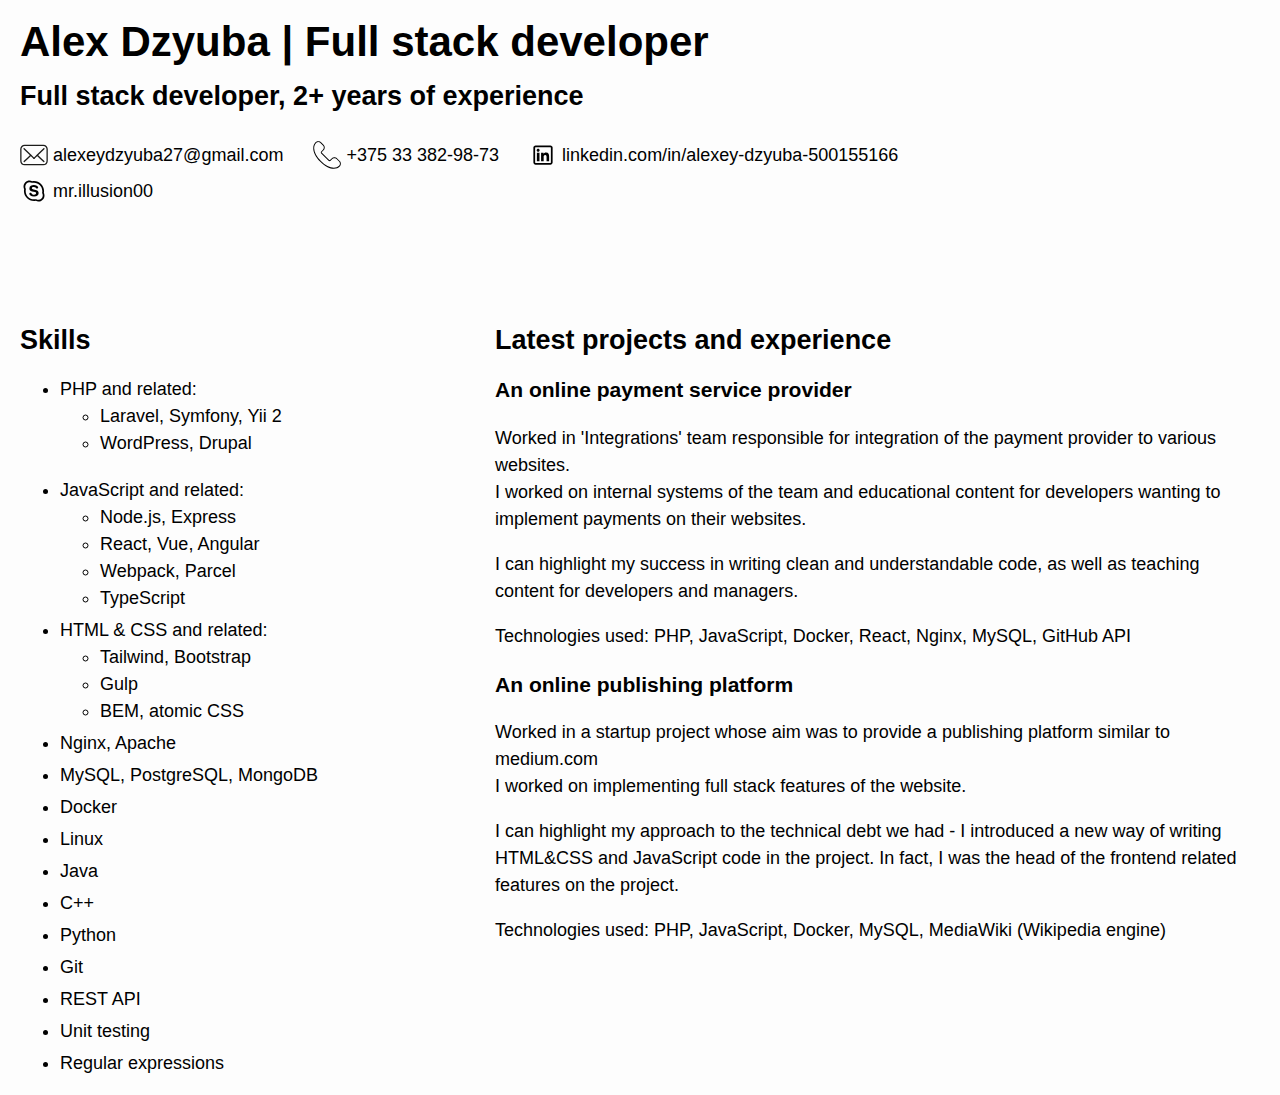
==== commit 517a0c59: "c" ====
--- a/index.html
+++ b/index.html
@@ -9,7 +9,7 @@
 </head>
 <body class="container">
 
-<h1 class="name">Alex Dzyuba</h1>
+<h1 class="name">Alex Dzyuba | Full stack developer</h1>
 <h2>Full stack developer, 2+ years of experience</h2>
 
 <ul class="contact">
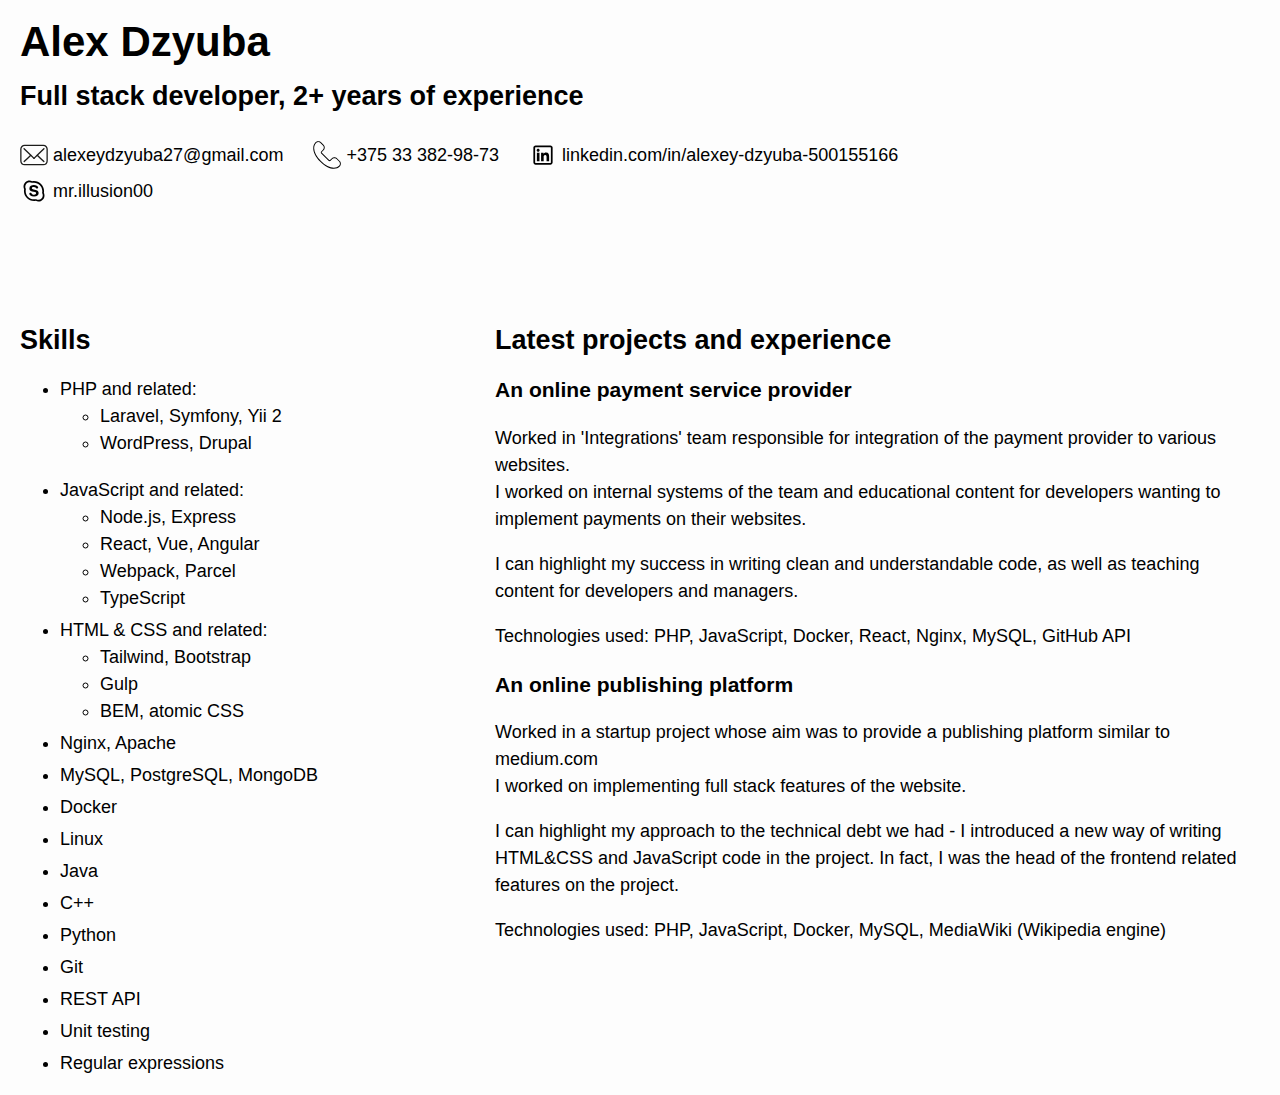
==== commit 55e83cb5: "c" ====
--- a/index.html
+++ b/index.html
@@ -5,11 +5,11 @@
   <meta name="viewport" content="width=device-width, initial-scale=1">
   <link rel="stylesheet" href="css/base.css">
   <link rel="stylesheet" media="print" href="css/print.css">
-  <title>Document</title>
+  <title>Alex Dzyuba | Full stack developer</title>
 </head>
 <body class="container">
 
-<h1 class="name">Alex Dzyuba | Full stack developer</h1>
+<h1 class="name">Alex Dzyuba</h1>
 <h2>Full stack developer, 2+ years of experience</h2>
 
 <ul class="contact">
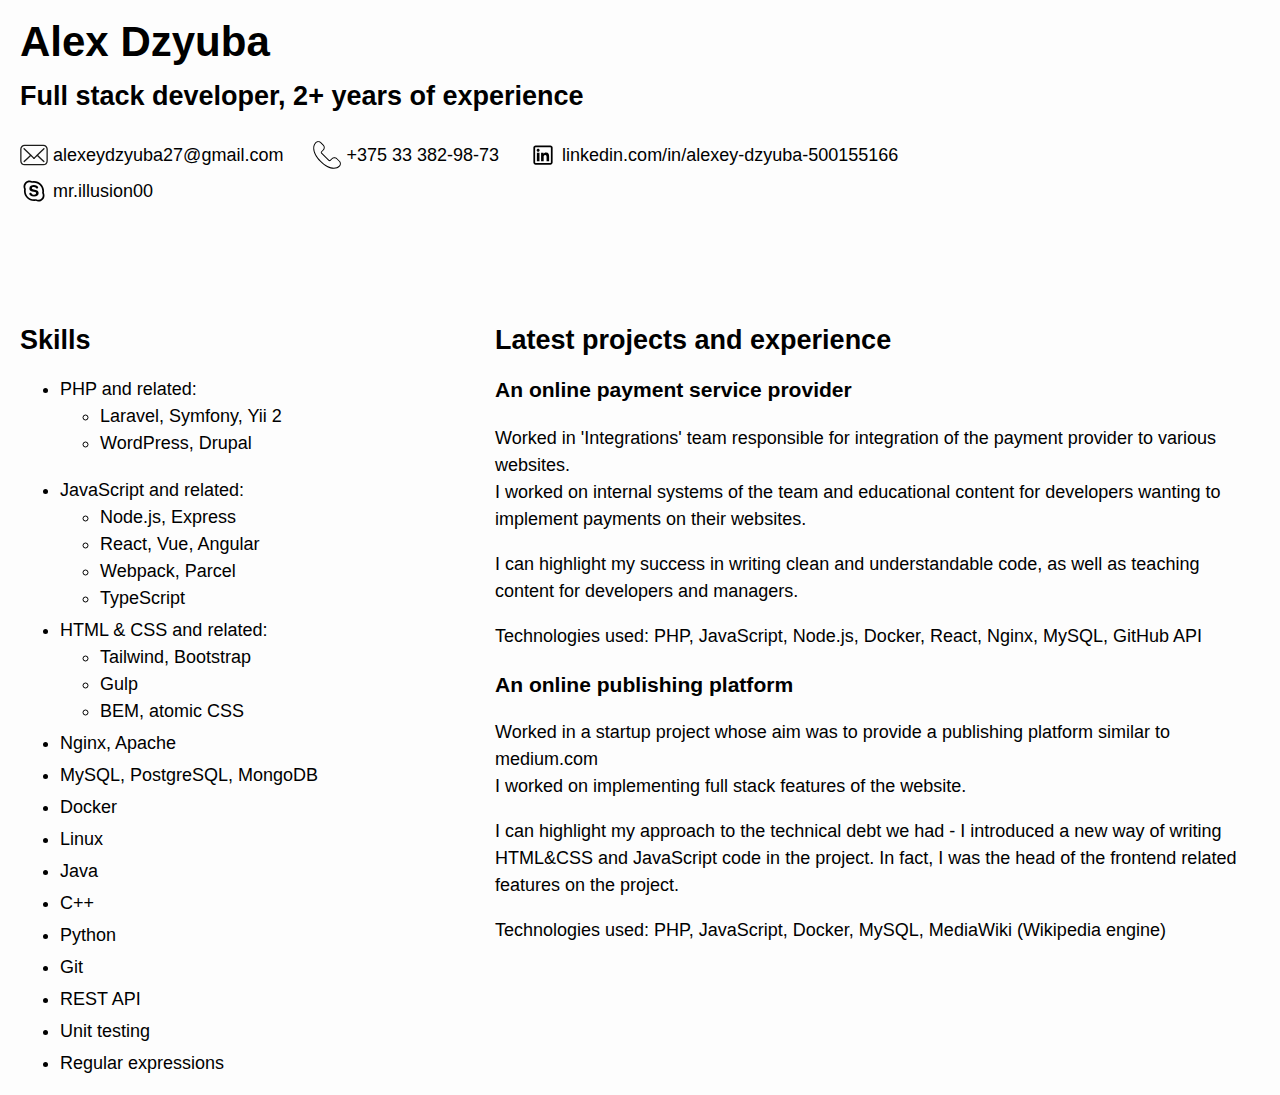
==== commit b274334e: "c" ====
--- a/index.html
+++ b/index.html
@@ -74,7 +74,7 @@
       I can highlight my success in writing clean and understandable code, as well as teaching content for developers and managers.
     </p>
     <p>
-      Technologies used: PHP, JavaScript, Docker, React, Nginx, MySQL, GitHub API
+      Technologies used: PHP, JavaScript, Node.js, Docker, React, Nginx, MySQL, GitHub API
     </p>
 
     <h3>An online publishing platform</h3>
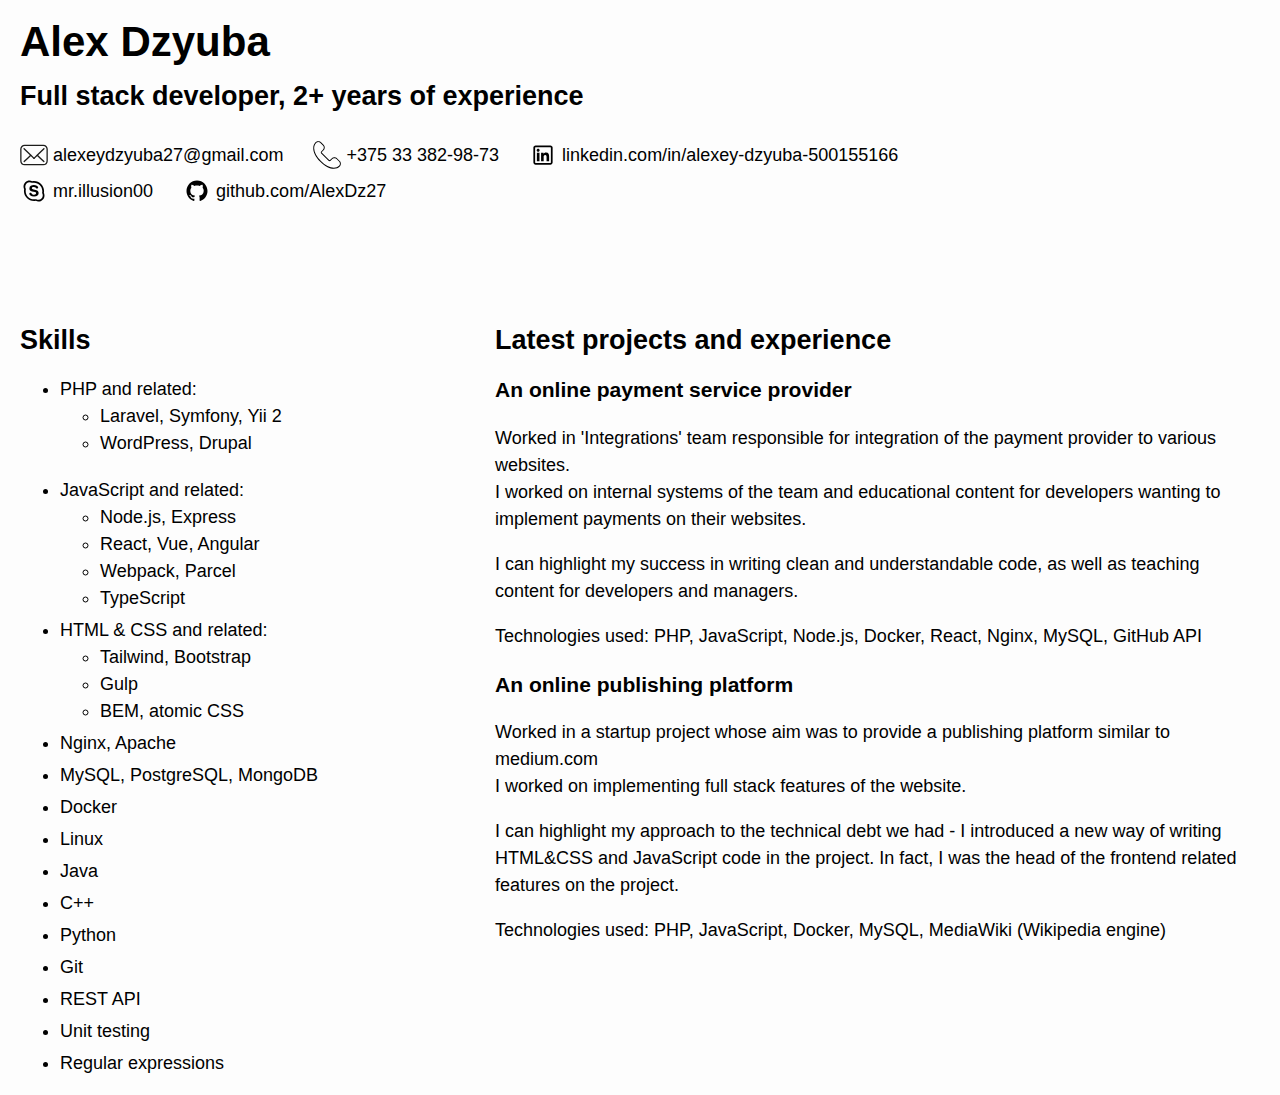
==== commit 64465c86: "c" ====
--- a/index.html
+++ b/index.html
@@ -17,6 +17,7 @@
   <li><img class="icon" src="icons/phone.svg"> <a href="tel:+375 33 382-98-73">+375 33 382-98-73</a></li>
   <li><img class="icon" src="icons/linkedin.svg"> <a href="https://www.linkedin.com/in/alexey-dzyuba-500155166" target="_blank">linkedin.com/in/alexey-dzyuba-500155166</a></li>
   <li><img class="icon" src="icons/skype.svg"> <a href="https://join.skype.com/invite/aC0C0bSfhzu1" target="_blank">mr.illusion00</a></li>
+  <li><img class="icon" src="icons/github.svg"> <a href="https://github.com/AlexDz27" target="_blank">github.com/AlexDz27</a></li>
 </ul>
 
 <main>
